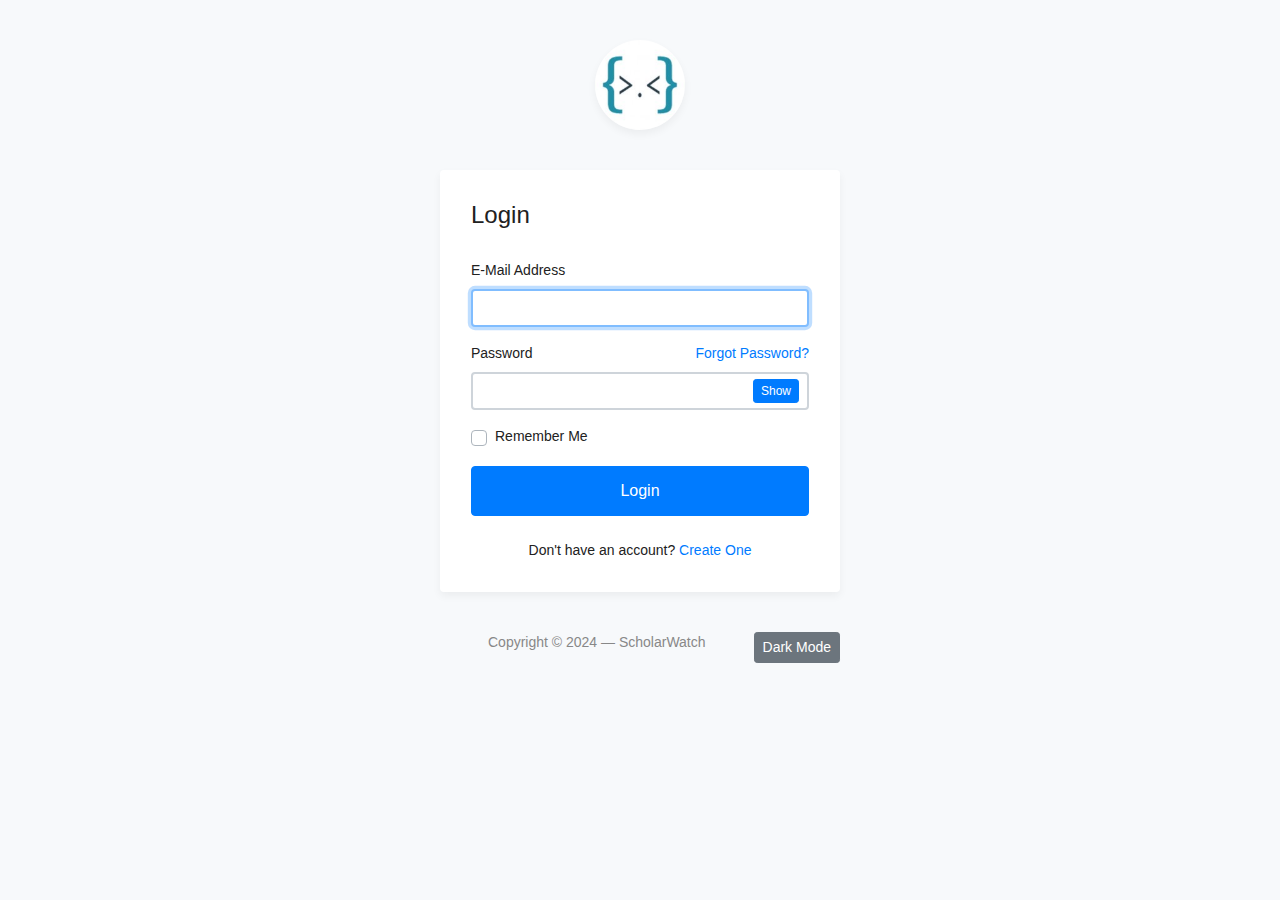
==== src/index.html @ 441b1f46 "Initial commit" ====
<!DOCTYPE html>
<html lang="en">
  <head>
    <meta charset="utf-8" />
    <meta name="viewport" content="width=device-width,initial-scale=1" />
    <title>ScholarWatch &mdash; Login</title>
    <link rel="shortcut icon" href="img/logo.jpg" type="image/x-icon" />
    <link
      rel="stylesheet"
      href="https://stackpath.bootstrapcdn.com/bootstrap/4.3.1/css/bootstrap.min.css"
      integrity="sha384-ggOyR0iXCbMQv3Xipma34MD+dH/1fQ784/j6cY/iJTQUOhcWr7x9JvoRxT2MZw1T"
      crossorigin="anonymous"
    />
    <link rel="stylesheet" type="text/css" href="css/my-login.css" />
  </head>

  <body class="my-login-page">
    <section class="h-100">
      <div class="container h-100">
        <div class="row justify-content-md-center h-100">
          <div class="card-wrapper">
            <div class="brand">
              <img src="img/logo.jpg" alt="logo" />
            </div>
            <div class="card fat">
              <div class="card-body">
                <h4 class="card-title">Login</h4>
                <form method="POST" class="my-login-validation" novalidate="">
                  <div class="form-group">
                    <label for="email">E-Mail Address</label>
                    <input
                      id="email"
                      type="email"
                      class="form-control"
                      name="email"
                      value=""
                      required
                      autofocus
                    />
                    <div class="invalid-feedback">Email is invalid</div>
                  </div>

                  <div class="form-group">
                    <label for="password"
                      >Password
                      <a href="forgot.html" class="float-right">
                        Forgot Password?
                      </a>
                    </label>
                    <input
                      id="password"
                      type="password"
                      class="form-control"
                      name="password"
                      required
                      data-eye
                    />
                    <div class="invalid-feedback">Password is required</div>
                  </div>

                  <div class="form-group">
                    <div class="custom-checkbox custom-control">
                      <input
                        type="checkbox"
                        name="remember"
                        id="remember"
                        class="custom-control-input"
                      />
                      <label for="remember" class="custom-control-label"
                        >Remember Me</label
                      >
                    </div>
                  </div>

                  <div class="form-group m-0">
                    <button type="submit" class="btn btn-primary btn-block">
                      Login
                    </button>
                  </div>
                  <div class="mt-4 text-center">
                    Don't have an account?
                    <a href="register.html">Create One</a>
                  </div>
                </form>
              </div>
            </div>
            <div class="footer">
              <button
                id="dark-mode-toggle"
                class="btn btn-secondary btn-sm float-right"
              >
                Dark Mode
              </button>
              Copyright &copy; 2024 &mdash; ScholarWatch
            </div>
          </div>
        </div>
      </div>
    </section>

    <script
      src="https://code.jquery.com/jquery-3.3.1.slim.min.js"
      integrity="sha384-q8i/X+965DzO0rT7abK41JStQIAqVgRVzpbzo5smXKp4YfRvH+8abtTE1Pi6jizo"
      crossorigin="anonymous"
    ></script>
    <script
      src="https://cdnjs.cloudflare.com/ajax/libs/popper.js/1.14.7/umd/popper.min.js"
      integrity="sha384-UO2eT0CpHqdSJQ6hJty5KVphtPhzWj9WO1clHTMGa3JDZwrnQq4sF86dIHNDz0W1"
      crossorigin="anonymous"
    ></script>
    <script
      src="https://stackpath.bootstrapcdn.com/bootstrap/4.3.1/js/bootstrap.min.js"
      integrity="sha384-JjSmVgyd0p3pXB1rRibZUAYoIIy6OrQ6VrjIEaFf/nJGzIxFDsf4x0xIM+B07jRM"
      crossorigin="anonymous"
    ></script>
    <script src="js/my-login.js"></script>
  </body>
</html>
---- src/css/my-login.css ----
body {
  height: 100%;
}

body.my-login-page {
  background-color: #f7f9fb;
  font-size: 14px;
  color: #212121; /* Text color for light mode */
}

.my-login-page .brand {
  width: 90px;
  height: 90px;
  overflow: hidden;
  border-radius: 50%;
  margin: 40px auto;
  box-shadow: 0 4px 8px rgba(0, 0, 0, 0.05);
  position: relative;
  z-index: 1;
}

.my-login-page .brand img {
  width: 100%;
}

.my-login-page .card-wrapper {
  width: 400px;
}

.my-login-page .card {
  border-color: transparent;
  box-shadow: 0 4px 8px rgba(0, 0, 0, 0.05);
}

.my-login-page .card.fat {
  padding: 10px;
}

.my-login-page .card .card-title {
  margin-bottom: 30px;
}

.my-login-page .form-control {
  border-width: 2.3px;
}

.my-login-page .form-group label {
  width: 100%;
}

.my-login-page .btn.btn-block {
  padding: 12px 10px;
}

.my-login-page .footer {
  margin: 40px 0;
  color: #888;
  text-align: center;
}

/* Dark mode styles */

body.dark-mode {
  background-color: #212121;
  color: #000207; /* Text color for dark mode */
}

body.dark-mode a {
  color: #a6781c;
}

body.dark-mode .card {
  background-color: #2e2d2d;
  color: #e0e0e0;
  border-color: transparent;
  box-shadow: 0 4px 8px rgba(255, 255, 255, 0.05);
}

body.dark-mode .btn-primary {
  background-color: #606060;
  border-color: #e0e0e0;
  color: #212121; /* Text color for light mode */
}

body.dark-mode .btn-primary:hover {
  background-color: #bdbdbd;
  border-color: #bdbdbd;
  color: #212121; /* Text color for light mode */
}

body.dark-mode .custom-control-input:checked ~ .custom-control-label::before {
  background-color: #e0e0e0;
}

body.dark-mode .footer {
  background-color: #212121;
  color: #e0e0e0;
}

@media screen and (max-width: 425px) {
  .my-login-page .card-wrapper {
    width: 90%;
    margin: 0 auto;
  }
}

@media screen and (max-width: 320px) {
  .my-login-page .card.fat {
    padding: 0;
  }

  .my-login-page .card.fat .card-body {
    padding: 15px;
  }
}
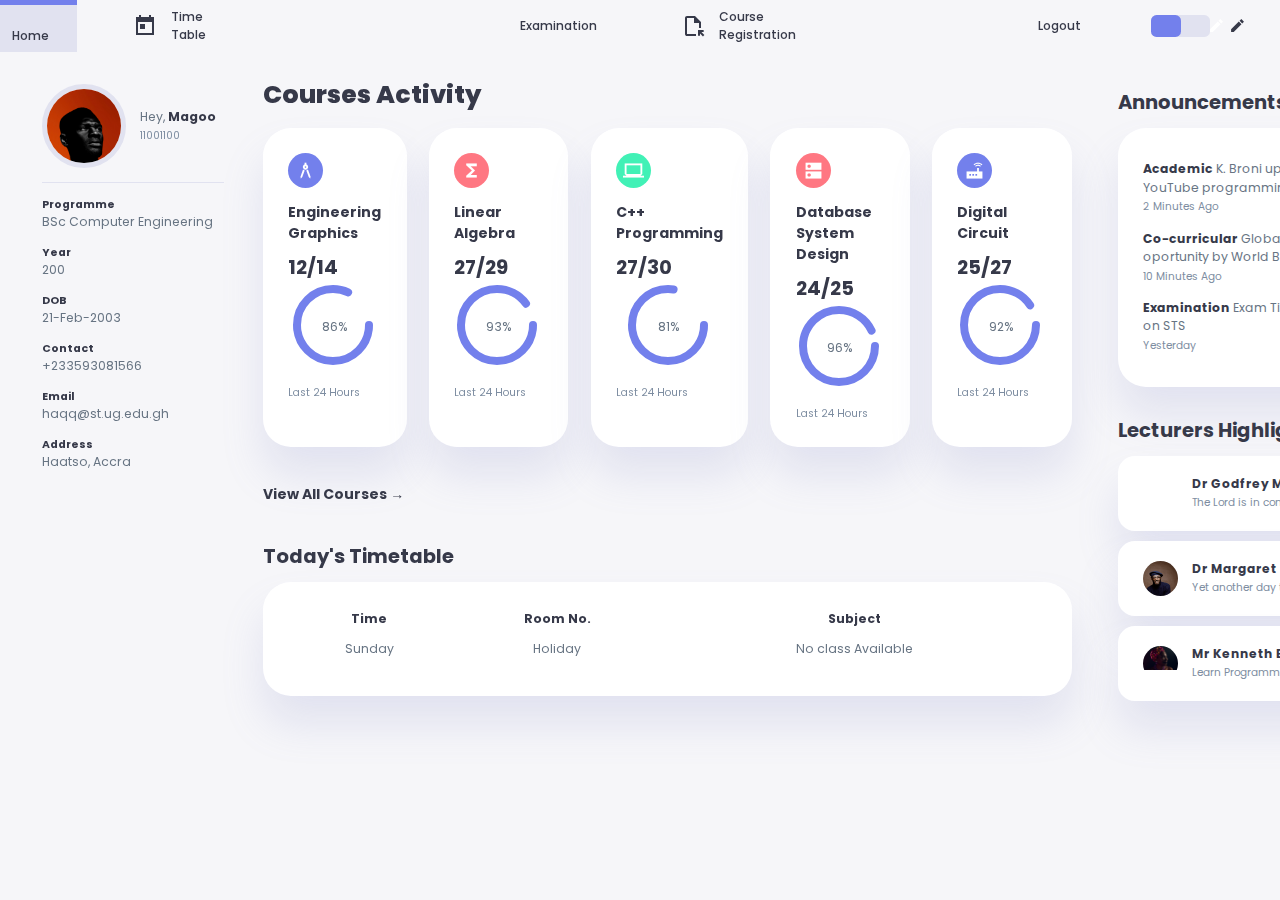
==== commit 0ffe8017: "Dashboard enhancements" ====
--- a/src/index.html
+++ b/src/index.html
@@ -1,118 +1,222 @@
 <!DOCTYPE html>
 <html lang="en">
   <head>
-    <meta charset="utf-8" />
-    <meta name="viewport" content="width=device-width,initial-scale=1" />
-    <title>ScholarWatch &mdash; Login</title>
+    <meta charset="UTF-8" />
+    <meta http-equiv="X-UA-Compatible" content="IE=edge" />
+    <meta name="viewport" content="width=device-width, initial-scale=1.0" />
+    <title>ScholarWatch &dash; Student Dashboard</title>
     <link rel="shortcut icon" href="img/logo.jpg" type="image/x-icon" />
     <link
+      href="https://fonts.googleapis.com/icon?family=Material+Icons+Sharp"
       rel="stylesheet"
-      href="https://stackpath.bootstrapcdn.com/bootstrap/4.3.1/css/bootstrap.min.css"
-      integrity="sha384-ggOyR0iXCbMQv3Xipma34MD+dH/1fQ784/j6cY/iJTQUOhcWr7x9JvoRxT2MZw1T"
-      crossorigin="anonymous"
     />
-    <link rel="stylesheet" type="text/css" href="css/my-login.css" />
+    <link
+      rel="stylesheet"
+      href="https://fonts.googleapis.com/css2?family=Material+Symbols+Outlined:opsz,wght,FILL,GRAD@24,400,0,0"
+    />
+    <link rel="stylesheet" href="css/style.css" />
   </head>
-
-  <body class="my-login-page">
-    <section class="h-100">
-      <div class="container h-100">
-        <div class="row justify-content-md-center h-100">
-          <div class="card-wrapper">
-            <div class="brand">
-              <img src="img/logo.jpg" alt="logo" />
-            </div>
-            <div class="card fat">
-              <div class="card-body">
-                <h4 class="card-title">Login</h4>
-                <form method="POST" class="my-login-validation" novalidate="">
-                  <div class="form-group">
-                    <label for="email">E-Mail Address</label>
-                    <input
-                      id="email"
-                      type="email"
-                      class="form-control"
-                      name="email"
-                      value=""
-                      required
-                      autofocus
-                    />
-                    <div class="invalid-feedback">Email is invalid</div>
-                  </div>
-
-                  <div class="form-group">
-                    <label for="password"
-                      >Password
-                      <a href="forgot.html" class="float-right">
-                        Forgot Password?
-                      </a>
-                    </label>
-                    <input
-                      id="password"
-                      type="password"
-                      class="form-control"
-                      name="password"
-                      required
-                      data-eye
-                    />
-                    <div class="invalid-feedback">Password is required</div>
-                  </div>
-
-                  <div class="form-group">
-                    <div class="custom-checkbox custom-control">
-                      <input
-                        type="checkbox"
-                        name="remember"
-                        id="remember"
-                        class="custom-control-input"
-                      />
-                      <label for="remember" class="custom-control-label"
-                        >Remember Me</label
-                      >
-                    </div>
-                  </div>
-
-                  <div class="form-group m-0">
-                    <button type="submit" class="btn btn-primary btn-block">
-                      Login
-                    </button>
-                  </div>
-                  <div class="mt-4 text-center">
-                    Don't have an account?
-                    <a href="register.html">Create One</a>
-                  </div>
-                </form>
-              </div>
-            </div>
-            <div class="footer">
-              <button
-                id="dark-mode-toggle"
-                class="btn btn-secondary btn-sm float-right"
-              >
-                Dark Mode
-              </button>
-              Copyright &copy; 2024 &mdash; ScholarWatch
-            </div>
-          </div>
-        </div>
-      </div>
-    </section>
-
-    <script
-      src="https://code.jquery.com/jquery-3.3.1.slim.min.js"
-      integrity="sha384-q8i/X+965DzO0rT7abK41JStQIAqVgRVzpbzo5smXKp4YfRvH+8abtTE1Pi6jizo"
-      crossorigin="anonymous"
-    ></script>
-    <script
-      src="https://cdnjs.cloudflare.com/ajax/libs/popper.js/1.14.7/umd/popper.min.js"
-      integrity="sha384-UO2eT0CpHqdSJQ6hJty5KVphtPhzWj9WO1clHTMGa3JDZwrnQq4sF86dIHNDz0W1"
-      crossorigin="anonymous"
-    ></script>
-    <script
-      src="https://stackpath.bootstrapcdn.com/bootstrap/4.3.1/js/bootstrap.min.js"
-      integrity="sha384-JjSmVgyd0p3pXB1rRibZUAYoIIy6OrQ6VrjIEaFf/nJGzIxFDsf4x0xIM+B07jRM"
-      crossorigin="anonymous"
-    ></script>
-    <script src="js/my-login.js"></script>
+  <body>
+    <header>
+      <div class="logo" title="ScholarWatch">
+        <img src="img/logo.jpg" alt="ScholarWatch Logo" />
+        <h2>S<span class="danger">w</span>.</h2>
+      </div>
+      <div class="navbar">
+        <a href="index.html" class="active" title="Home">
+          <span class="material-icons-sharp">home</span>
+          <h3>Home</h3>
+        </a>
+        <a href="timetable.html" onclick="timeTableAll()" title="Time Table">
+          <span class="material-icons-sharp">today</span>
+          <h3>Time Table</h3>
+        </a>
+        <a href="exam.html" title="Examination">
+          <span class="material-icons-sharp">grid_view</span>
+          <h3>Examination</h3>
+        </a>
+        <a href="courseregistration.html" title="Course Registration">
+          <span class="material-symbols-outlined">file_open</span>
+          <h3>Course Registration</h3>
+        </a>
+        <a href="login.html" onclick="return confirmLogout()" title="Logout">
+          <span class="material-icons-sharp">logout</span>
+          <h3>Logout</h3>
+        </a>
+      </div>
+      <div id="profile-btn" title="Profile">
+        <span class="material-icons-sharp">person</span>
+      </div>
+      <div class="theme-toggler" title="Toggle Theme">
+        <span class="material-icons-sharp active">light_mode</span>
+        <span class="material-icons-sharp">dark_mode</span>
+      </div>
+    </header>
+
+    <div class="container">
+      <aside>
+        <div class="profile">
+          <div class="top">
+            <div class="profile-photo">
+              <img src="img/profile-1.jpg" alt="" />
+            </div>
+            <div class="info">
+              <p>Hey, <b>Magoo</b></p>
+              <small class="text-muted">11001100</small>
+            </div>
+          </div>
+          <div class="about">
+            <h5>Programme</h5>
+            <p>BSc Computer Engineering</p>
+            <h5>Year</h5>
+            <p>200</p>
+            <h5>DOB</h5>
+            <p>21-Feb-2003</p>
+            <h5>Contact</h5>
+            <p>+233593081566</p>
+            <h5>Email</h5>
+            <p>haqq@st.ug.edu.gh</p>
+            <h5>Address</h5>
+            <p>Haatso, Accra</p>
+          </div>
+        </div>
+      </aside>
+
+      <main>
+        <h1>Courses Activity</h1>
+        <div class="subjects">
+          <div class="eg">
+            <span class="material-icons-sharp">architecture</span>
+            <h3>Engineering Graphics</h3>
+            <h2>12/14</h2>
+            <div class="progress">
+              <svg><circle cx="38" cy="38" r="36"></circle></svg>
+              <div class="number"><p>86%</p></div>
+            </div>
+            <small class="text-muted">Last 24 Hours</small>
+          </div>
+          <div class="mth">
+            <span class="material-icons-sharp">functions</span>
+            <h3>Linear Algebra</h3>
+            <h2>27/29</h2>
+            <div class="progress">
+              <svg><circle cx="38" cy="38" r="36"></circle></svg>
+              <div class="number"><p>93%</p></div>
+            </div>
+            <small class="text-muted">Last 24 Hours</small>
+          </div>
+          <div class="cs">
+            <span class="material-icons-sharp">computer</span>
+            <h3>C++ Programming</h3>
+            <h2>27/30</h2>
+            <div class="progress">
+              <svg><circle cx="38" cy="38" r="36"></circle></svg>
+              <div class="number"><p>81%</p></div>
+            </div>
+            <small class="text-muted">Last 24 Hours</small>
+          </div>
+          <div class="cg">
+            <span class="material-icons-sharp">dns</span>
+            <h3>Database System Design</h3>
+            <h2>24/25</h2>
+            <div class="progress">
+              <svg><circle cx="38" cy="38" r="36"></circle></svg>
+              <div class="number"><p>96%</p></div>
+            </div>
+            <small class="text-muted">Last 24 Hours</small>
+          </div>
+          <div class="net">
+            <span class="material-icons-sharp">router</span>
+            <h3>Digital Circuit</h3>
+            <h2>25/27</h2>
+            <div class="progress">
+              <svg><circle cx="38" cy="38" r="36"></circle></svg>
+              <div class="number"><p>92%</p></div>
+            </div>
+            <small class="text-muted">Last 24 Hours</small>
+          </div>
+          <h3><a href="courses.html">View All Courses &rarr;</a></h3>
+        </div>
+
+        <div class="timetable" id="timetable">
+          <div>
+            <span id="prevDay">&lt;</span>
+            <h2>Today's Timetable</h2>
+            <span id="nextDay">&gt;</span>
+          </div>
+          <span class="closeBtn" onclick="timeTableAll()">X</span>
+          <table>
+            <thead>
+              <tr>
+                <th>Time</th>
+                <th>Room No.</th>
+                <th>Subject</th>
+                <th></th>
+              </tr>
+            </thead>
+            <tbody></tbody>
+          </table>
+        </div>
+      </main>
+
+      <div class="right">
+        <div class="announcements">
+          <h2>Announcements</h2>
+          <div class="updates">
+            <div class="message">
+              <p>
+                <b>Academic</b> K. Broni uploads new YouTube programming
+                tutorials.
+              </p>
+              <small class="text-muted">2 Minutes Ago</small>
+            </div>
+            <div class="message">
+              <p>
+                <b>Co-curricular</b> Global internship oportunity by World Bank
+              </p>
+              <small class="text-muted">10 Minutes Ago</small>
+            </div>
+            <div class="message">
+              <p><b>Examination</b> Exam Timetable shared on STS</p>
+              <small class="text-muted">Yesterday</small>
+            </div>
+          </div>
+        </div>
+
+        <div class="leaves">
+          <h2>Lecturers Highlight</h2>
+          <div class="teacher">
+            <div class="profile-photo">
+              <img src="img/profile-2.jpg" alt="" />
+            </div>
+            <div class="info">
+              <h3>Dr Godfrey Mills</h3>
+              <small class="text-muted">The Lord is in control</small>
+            </div>
+          </div>
+          <div class="teacher">
+            <div class="profile-photo">
+              <img src="img/profile-3.jpg" alt="" />
+            </div>
+            <div class="info">
+              <h3>Dr Margaret Richardson</h3>
+              <small class="text-muted">Yet another day to learn C++</small>
+            </div>
+          </div>
+          <div class="teacher">
+            <div class="profile-photo">
+              <img src="img/profile-4.jpg" alt="" />
+            </div>
+            <div class="info">
+              <h3>Mr Kenneth Broni</h3>
+              <small class="text-muted">Learn Programming...</small>
+            </div>
+          </div>
+        </div>
+      </div>
+    </div>
+
+    <script src="js/timeTable.js"></script>
+    <script src="js/app.js"></script>
   </body>
 </html>
--- a/src/css/style.css
+++ b/src/css/style.css
@@ -0,0 +1,569 @@
+@import url("https://fonts.googleapis.com/css2?family=Cairo:wght@200;300;400;500;600;700;800;900&family=Poppins:wght@300;400;500;600;700;800&display=swap");
+
+:root {
+  --color-primary: #7380ec;
+  --color-danger: #ff7782;
+  --color-success: #41f1b6;
+  --color-warning: #ffbb55;
+  --color-white: #fff;
+  --color-info: #7d8da1;
+  --color-dark: #363949;
+  --color-light: rgba(132, 139, 200, 0.18);
+  --color-dark-varient: #677483;
+  --color-background: #f6f6f9;
+
+  --card-border-radius: 2rem;
+  --border-radius-1: 0.4rem;
+  --border-radius-2: 1.2rem;
+
+  --card-padding: 1.8rem;
+  --box-shadow: 0 2rem 3rem var(--color-light);
+}
+
+.dark-theme {
+  --color-background: #181a1e;
+  --color-white: #202528;
+  --color-dark: #edeffd;
+  --color-dark-varient: #a3bdcc;
+  --color-light: rgba(0, 0, 0, 0.4);
+  --box-shadow: 0 2rem 3rem var(--color-light);
+}
+
+* {
+  margin: 0;
+  padding: 0;
+  text-decoration: none;
+  list-style: none;
+  box-sizing: border-box;
+}
+
+html {
+  font-size: 14px;
+  scroll-behavior: smooth;
+}
+body {
+  font-family: "Poppins", sans-serif;
+  font-size: 0.88rem;
+  background: var(--color-background);
+  user-select: none;
+  overflow-x: hidden;
+  color: var(--color-dark);
+}
+* {
+  color: var(--color-dark);
+}
+img {
+  display: block;
+  width: 100%;
+}
+h1 {
+  font-weight: 800;
+  font-size: 1.8rem;
+}
+h2 {
+  font-size: 1.4rem;
+}
+h3 {
+  font-size: 0.87rem;
+}
+h4 {
+  font-size: 0.8rem;
+}
+h5 {
+  font-size: 0.77rem;
+}
+small {
+  font-size: 0.75rem;
+}
+
+.text-muted {
+  color: var(--color-info);
+}
+p {
+  color: var(--color-dark-varient);
+}
+b {
+  color: var(--color-dark);
+}
+
+.primary {
+  color: var(--color-primary);
+}
+.danger {
+  color: var(--color-danger);
+}
+.success {
+  color: var(--color-success);
+}
+.warning {
+  color: var(--color-warning);
+}
+
+.container {
+  position: relative;
+  display: grid;
+  width: 93%;
+  margin: 0 3rem;
+  gap: 1.8rem;
+  grid-template-columns: 14rem auto 23rem;
+  padding-top: 4rem;
+}
+header h3 {
+  font-weight: 500;
+}
+header {
+  position: fixed;
+  width: 100vw;
+  z-index: 1000;
+  background-color: var(--color-background);
+}
+header.active {
+  box-shadow: var(--box-shadow);
+}
+header .logo {
+  display: flex;
+  gap: 0.8rem;
+  margin-right: auto;
+}
+header .logo img {
+  width: 2rem;
+  height: 2rem;
+}
+
+header,
+header .navbar {
+  display: flex;
+  align-items: center;
+  justify-content: flex-end;
+  padding: 0 3rem;
+  color: var(--color-info);
+}
+header .navbar a {
+  display: flex;
+  margin-left: 2rem;
+  gap: 1rem;
+  align-items: center;
+  justify-content: space-between;
+  position: relative;
+  height: 3.7rem;
+  transition: all 300ms ease;
+  padding: 0 2rem;
+}
+header .navbar a:hover {
+  padding-top: 1.5rem;
+}
+header .navbar a.active {
+  background: var(--color-light);
+  color: var(--color-primary);
+}
+header .navbar a.active::before {
+  content: "";
+  background-color: var(--color-primary);
+  position: absolute;
+  height: 5px;
+  width: 100%;
+  left: 0;
+  top: 0;
+}
+header #profile-btn {
+  display: none;
+  font-size: 2rem;
+  margin: 0.5rem 2rem 0 0;
+  cursor: pointer;
+}
+header .theme-toggler {
+  background: var(--color-light);
+  display: flex;
+  justify-content: space-between;
+  align-items: center;
+  height: 1.6rem;
+  width: 4.2rem;
+  cursor: pointer;
+  border-radius: var(--border-radius-1);
+  margin-right: 2rem;
+}
+header .theme-toggler span {
+  font-size: 1.2rem;
+  width: 50%;
+  height: 100%;
+  display: flex;
+  align-items: center;
+  justify-content: center;
+}
+header .theme-toggler span.active {
+  background-color: var(--color-primary);
+  color: white;
+  border-radius: var(--border-radius-1);
+}
+
+/* Profile section  */
+aside .profile {
+  margin-top: 2rem;
+  width: 13rem;
+  position: fixed;
+}
+aside .profile .top {
+  display: flex;
+  align-items: center;
+  gap: 1rem;
+  border-bottom: 1px solid var(--color-light);
+  padding-bottom: 1rem;
+}
+aside .profile .top:hover .profile-photo {
+  scale: 1.05;
+}
+aside .profile .top .profile-photo {
+  width: 6rem;
+  height: 6rem;
+  border-radius: 50%;
+  overflow: hidden;
+  border: 5px solid var(--color-light);
+  transition: all 400ms ease;
+}
+aside .profile .about p {
+  padding-bottom: 1rem;
+}
+aside .profile .about {
+  margin-top: 1rem;
+}
+
+/* Home Section  */
+main {
+  position: relative;
+  margin-top: 1.4rem;
+}
+main .subjects {
+  display: grid;
+  grid-template-columns: repeat(5, 1fr);
+  gap: 1.6rem;
+}
+
+main .subjects > div {
+  background-color: var(--color-white);
+  padding: var(--card-padding);
+  border-radius: var(--card-border-radius);
+  margin-top: 1rem;
+  box-shadow: var(--box-shadow);
+  transition: all 300ms ease;
+}
+main .subjects > div:hover {
+  box-shadow: none;
+}
+main .subjects > div span {
+  background-color: var(--color-primary);
+  padding: 0.5rem;
+  border-radius: 50%;
+  color: var(--color-white);
+  font-size: 1.5rem;
+}
+main .subjects > div.mth span,
+main .subjects > div.cg span {
+  background: var(--color-danger);
+}
+main .subjects > div.cs span {
+  background: var(--color-success);
+}
+
+main .subjects h3 {
+  margin: 1rem 0 0.6rem;
+  font-size: 1rem;
+}
+main .subjects .progress {
+  position: relative;
+  width: 89px;
+  height: 89px;
+  border-radius: 50%;
+  margin: auto;
+}
+main .subjects svg circle {
+  fill: none;
+  stroke: var(--color-primary);
+  stroke-width: 8;
+  stroke-linecap: round;
+  transform: translate(5px, 5px);
+  stroke-dasharray: 110;
+  stroke-dashoffset: 92;
+}
+main .subjects .eg svg circle {
+  stroke-dashoffset: 25;
+  stroke-dasharray: 210;
+}
+main .subjects .mth svg circle {
+  stroke-dashoffset: 7;
+  stroke-dasharray: 210;
+}
+main .subjects .cs svg circle {
+  stroke-dashoffset: 35;
+  stroke-dasharray: 210;
+}
+main .subjects .cg svg circle {
+  stroke-dashoffset: 0;
+  stroke-dasharray: 210;
+}
+main .subjects .net svg circle {
+  stroke-dashoffset: 5;
+  stroke-dasharray: 210;
+}
+main .subjects .progress .number {
+  position: absolute;
+  top: 0;
+  left: 0;
+  height: 100%;
+  width: 100%;
+  display: flex;
+  justify-content: center;
+  align-items: center;
+}
+main .subjects small {
+  margin-top: 1rem;
+  display: block;
+}
+main .timetable {
+  margin-top: 2rem;
+}
+main .timetable h2 {
+  margin-bottom: 0.8rem;
+}
+main .timetable table {
+  background-color: var(--color-white);
+  width: 100%;
+  border-radius: var(--card-border-radius);
+  padding: var(--card-padding);
+  text-align: center;
+  box-shadow: var(--box-shadow);
+  transition: all 300ms ease;
+}
+main .timetable span {
+  display: none;
+}
+main .timetable table:hover {
+  box-shadow: none;
+}
+main table tbody td {
+  height: 2.8rem;
+  border-bottom: 1px solid var(--color-light);
+  color: var(--color-dark-varient);
+}
+main table tbody tr:last-child td {
+  border: none;
+}
+
+main .timetable.active {
+  width: 100%;
+  height: 100vh;
+  position: fixed;
+  top: 0;
+  left: 0;
+  display: flex;
+  flex-direction: column;
+  align-items: center;
+  justify-content: center;
+}
+main .timetable.active h2 {
+  color: var(--color-dark);
+}
+main .timetable.active table {
+  width: 90%;
+  max-width: 1000px;
+  position: relative;
+}
+main .timetable.active span {
+  display: block;
+  font-size: 2rem;
+  color: var(--color-dark);
+  cursor: pointer;
+}
+.timetable div {
+  position: relative;
+  width: 50%;
+  display: flex;
+  align-items: center;
+  justify-content: space-between;
+}
+main .timetable.active .closeBtn {
+  position: absolute;
+  top: 5%;
+  right: 5%;
+}
+
+/* Right  */
+.right {
+  margin-top: 2.2rem;
+  padding-left: 1.5rem;
+}
+
+.right .announcements h2 {
+  margin-bottom: 0.8rem;
+}
+.right .announcements .updates {
+  background-color: var(--color-white);
+  padding: var(--card-padding);
+  border-radius: var(--card-border-radius);
+  box-shadow: var(--box-shadow);
+  transition: all 300ms ease;
+}
+.right .announcements .updates:hover {
+  box-shadow: none;
+}
+.right .announcements .updates .message {
+  gap: 1rem;
+  line-height: 1.5;
+  padding: 0.5rem 0;
+}
+
+/* Teachers on leave  */
+.right .leaves {
+  margin-top: 2rem;
+}
+.right .leaves h2 {
+  margin-bottom: 0.8rem;
+}
+.right .leaves .teacher {
+  background: var(--color-white);
+  display: flex;
+  align-items: center;
+  gap: 1rem;
+  margin-bottom: 0.7rem;
+  padding: 1.4rem var(--card-padding);
+  border-radius: var(--border-radius-2);
+  transition: all 300ms ease;
+  box-shadow: var(--box-shadow);
+}
+.right .profile-photo {
+  width: 2.5rem;
+  height: 2.5rem;
+  border-radius: 50%;
+  overflow: hidden;
+}
+.right .leaves .teacher:hover {
+  box-shadow: none;
+}
+
+/* MEDIA QUERIES  */
+@media screen and (max-width: 1200px) {
+  html {
+    font-size: 12px;
+  }
+  .container {
+    grid-template-columns: 13rem auto 20rem;
+  }
+  header {
+    position: fixed;
+  }
+  .container {
+    padding-top: 4rem;
+  }
+  header .logo h2 {
+    display: none;
+  }
+  header .navbar h3 {
+    display: none;
+  }
+  header .navbar a {
+    width: 4.5rem;
+    padding: 0 1rem;
+  }
+
+  main .subjects {
+    grid-template-columns: repeat(2, 1fr);
+    gap: 1;
+  }
+  main .timetable {
+    width: 150%;
+    position: absolute;
+    padding: 4rem 0 0 0;
+  }
+}
+
+@media screen and (max-width: 768px) {
+  .logo {
+    display: none;
+  }
+  html {
+    font-size: 10px;
+  }
+  header {
+    padding: 0 0.8rem;
+  }
+  .container {
+    width: 100%;
+    grid-template-columns: 1fr;
+    margin: 0;
+  }
+  header #profile-btn {
+    display: inline;
+  }
+  header .navbar {
+    padding: 0;
+  }
+  header .navbar a {
+    margin: 0 0.5rem 0 0;
+  }
+  header .theme-toggler {
+    margin: 0;
+  }
+  aside {
+    position: absolute;
+    top: 4rem;
+    left: 0;
+    right: 0;
+    background-color: var(--color-white);
+    padding-left: 2rem;
+    transform: translateX(-100%);
+    z-index: 10;
+    width: 18rem;
+    height: 100%;
+    box-shadow: 1rem 3rem 4rem var(--color-light);
+    transition: all 2s ease;
+  }
+  aside.active {
+    transform: translateX(0);
+  }
+  main {
+    padding: 0 2rem;
+  }
+  main .timetable {
+    position: relative;
+    margin: 3rem 0 0 0;
+    width: 100%;
+  }
+  main .timetable table {
+    width: 100%;
+    margin: 0;
+  }
+  .right {
+    width: 100%;
+    padding: 2rem;
+  }
+}
+
+/* Course registration */
+.content {
+  display: flex;
+  flex-direction: column;
+  align-items: flex-start;
+  justify-content: flex-end; /* Push buttons to the bottom */
+  min-height: calc(100vh - 80px); /* Adjust according to your footer's height */
+}
+
+.course-registration {
+  margin-bottom: auto; /* Pushes the course registration section to the top */
+}
+
+#printCoursesBtn,
+#registrationbtn {
+  background-color: var(--color-primary);
+  color: var(--color-white);
+  border: none;
+  border-radius: var(--border-radius-1);
+  padding: 1rem 2rem;
+  font-size: 1rem;
+  cursor: pointer;
+  transition: background-color 0.3s ease;
+  margin-bottom: 1rem; /* Add space between buttons */
+}
+
+#printCoursesBtn:hover,
+#registrationbtn:hover {
+  background-color: var(--color-dark);
+}
